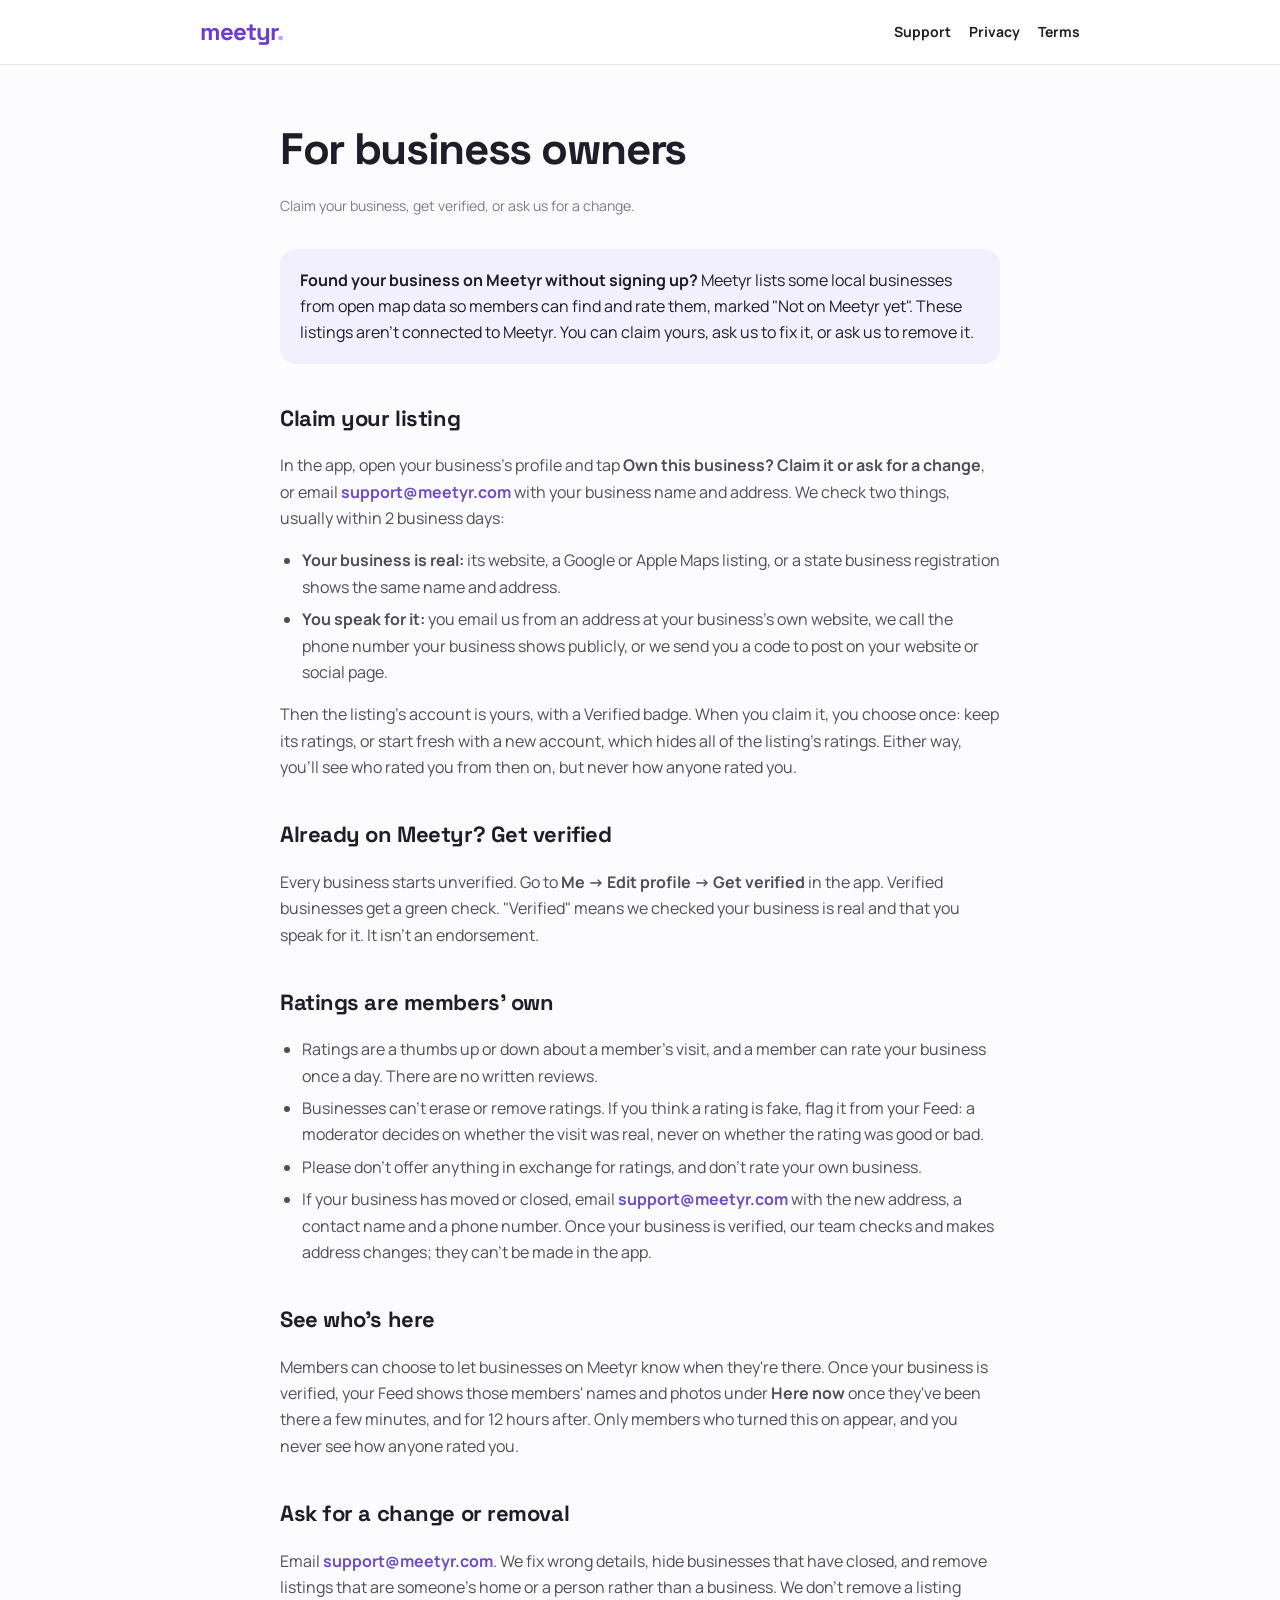
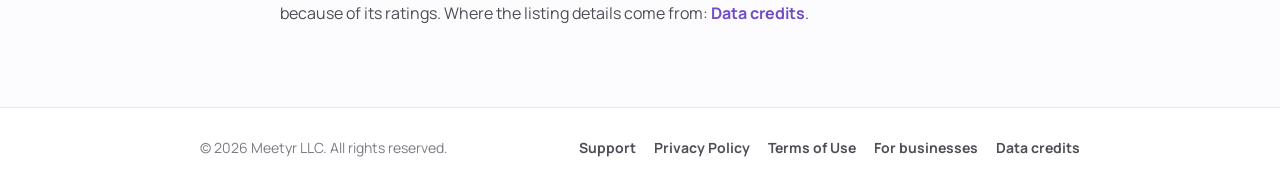
==== business/index.html @ 712438a2 ""Here now" and visit watching only for verified businesses Closes a safety gap: any business account" ====
<!doctype html>
<html lang="en">
  <head>
    <meta charset="utf-8" />
    <meta name="viewport" content="width=device-width, initial-scale=1" />
    <title>For business owners — Meetyr</title>
    <meta name="description" content="Claim your business on Meetyr, get verified, or ask for a change or removal." />
    <link rel="preconnect" href="https://fonts.googleapis.com" />
    <link rel="preconnect" href="https://fonts.gstatic.com" crossorigin />
    <link
      href="https://fonts.googleapis.com/css2?family=Manrope:wght@400;600;700;800&family=Space+Grotesk:wght@700&display=swap"
      rel="stylesheet"
    />
    <link rel="stylesheet" href="/styles.css" />
  </head>
  <body>
    <header class="site-header">
      <div class="wrap">
        <a class="wordmark" href="/" aria-label="Meetyr home">meetyr<span class="dot">.</span></a>
        <nav class="site-nav" aria-label="Main">
          <a href="/support/">Support</a>
          <a href="/privacy/">Privacy</a>
          <a href="/terms/">Terms</a>
        </nav>
      </div>
    </header>

    <main class="wrap doc">
      <h1>For business owners</h1>
      <p class="updated">Claim your business, get verified, or ask us for a change.</p>

      <div class="callout">
        <p>
          <strong>Found your business on Meetyr without signing up?</strong> Meetyr lists some local businesses from
          open map data so members can find and rate them, marked "Not on Meetyr yet". These listings aren't connected
          to Meetyr. You can claim yours, ask us to fix it, or ask us to remove it.
        </p>
      </div>

      <h2>Claim your listing</h2>
      <p>
        In the app, open your business's profile and tap <strong>Own this business? Claim it or ask for a change</strong>,
        or email <a href="mailto:support@meetyr.com">support@meetyr.com</a> with your business name and address. We
        check two things, usually within 2 business days:
      </p>
      <ul>
        <li>
          <strong>Your business is real:</strong> its website, a Google or Apple Maps listing, or a state business
          registration shows the same name and address.
        </li>
        <li>
          <strong>You speak for it:</strong> you email us from an address at your business's own website, we call the
          phone number your business shows publicly, or we send you a code to post on your website or social page.
        </li>
      </ul>
      <p>
        Then the listing's account is yours, with a Verified badge. When you claim it, you choose once: keep its
        ratings, or start fresh with a new account, which hides all of the listing's ratings. Either way, you'll see
        who rated you from then on, but never how anyone rated you.
      </p>

      <h2>Already on Meetyr? Get verified</h2>
      <p>
        Every business starts unverified. Go to <strong>Me → Edit profile → Get verified</strong> in the app. Verified
        businesses get a green check.
        "Verified" means we checked your business is real and that you speak for it. It isn't an endorsement.
      </p>

      <h2>Ratings are members' own</h2>
      <ul>
        <li>
          Ratings are a thumbs up or down about a member's visit, and a member can rate your business once a day.
          There are no written reviews.
        </li>
        <li>
          Businesses can't erase or remove ratings. If you think a rating is fake, flag it from your Feed: a moderator
          decides on whether the visit was real, never on whether the rating was good or bad.
        </li>
        <li>Please don't offer anything in exchange for ratings, and don't rate your own business.</li>
        <li>
          If your business has moved or closed, email <a href="mailto:support@meetyr.com">support@meetyr.com</a>
          with the new address, a contact name and a phone number. Once your business is verified, our team checks
          and makes address changes; they can't be made in the app.
        </li>
      </ul>

      <h2>See who's here</h2>
      <p>
        Members can choose to let businesses on Meetyr know when they're there. Once your business is verified, your
        Feed shows those members' names and photos under <strong>Here now</strong> once they've been there a few
        minutes, and for 12 hours after. Only members who turned this on appear, and you never see how anyone rated
        you.
      </p>

      <h2>Ask for a change or removal</h2>
      <p>
        Email <a href="mailto:support@meetyr.com">support@meetyr.com</a>. We fix wrong details, hide businesses that
        have closed, and remove listings that are someone's home or a person rather than a business. We don't remove
        a listing because of its ratings. Where the listing details come from: <a href="/credits/">Data credits</a>.
      </p>
    </main>

    <footer class="site-footer">
      <div class="wrap">
        <span>© 2026 Meetyr LLC. All rights reserved.</span>
        <nav aria-label="Footer">
          <a href="/support/">Support</a>
          <a href="/privacy/">Privacy Policy</a>
          <a href="/terms/">Terms of Use</a>
          <a href="/business/">For businesses</a>
          <a href="/credits/">Data credits</a>
        </nav>
      </div>
    </footer>
  </body>
</html>
---- styles.css ----
/* meetyr.com — shared styles. Colors and fonts match the app (meetyr-app/constants/theme.ts). */
:root {
  --purple: #6d3bcd;
  --purple-dark: #6231ba;
  --link: #704cc5;
  --tint: #f2f0ff;
  --ink: #1f1e28;
  --body: #4f4e58;
  --muted: #7c7b85;
  --border: #e8e7ec;
  --page: #fcfcfe;
  --white: #ffffff;
  --green: #008a3e;
  --coral: #e23439;
  --display: "Space Grotesk", system-ui, sans-serif;
  --text: "Manrope", system-ui, sans-serif;
}

* {
  box-sizing: border-box;
}

html {
  -webkit-text-size-adjust: 100%;
}

body {
  margin: 0;
  background: var(--page);
  color: var(--body);
  font-family: var(--text);
  font-size: 16px;
  line-height: 1.65;
}

a {
  color: var(--link);
  font-weight: 700;
  text-decoration: none;
}

a:hover {
  text-decoration: underline;
}

.wrap {
  max-width: 920px;
  margin: 0 auto;
  padding: 0 20px;
}

/* Header */
.site-header {
  border-bottom: 1px solid var(--border);
  background: var(--white);
}

.site-header .wrap {
  display: flex;
  align-items: center;
  justify-content: space-between;
  min-height: 64px;
  gap: 16px;
  flex-wrap: wrap;
}

.wordmark {
  font-family: var(--display);
  font-weight: 700;
  font-size: 24px;
  letter-spacing: -0.04em;
  color: var(--purple);
}

.wordmark:hover {
  text-decoration: none;
}

.wordmark .dot {
  color: #b9a5f2;
}

.site-nav {
  display: flex;
  gap: 18px;
  flex-wrap: wrap;
}

.site-nav a {
  font-size: 14px;
  color: var(--ink);
}

.site-nav a[aria-current="page"] {
  color: var(--purple);
}

/* Home */
.hero {
  background: var(--purple);
  color: var(--white);
  padding: 72px 0 80px;
}

.hero .eyebrow {
  margin: 0 0 14px;
  font-size: 13px;
  font-weight: 700;
  letter-spacing: 0.18em;
  text-transform: uppercase;
  color: #d9cefa;
}

.hero h1 {
  max-width: 640px;
  margin: 0;
  font-family: var(--display);
  font-size: clamp(36px, 7vw, 56px);
  line-height: 1.05;
  letter-spacing: -0.03em;
}

.hero p {
  max-width: 560px;
  margin: 20px 0 0;
  font-size: 18px;
  color: #ece6ff;
}

.badge {
  display: inline-block;
  margin-top: 28px;
  padding: 10px 18px;
  border-radius: 999px;
  background: var(--white);
  color: var(--purple);
  font-weight: 800;
  font-size: 14px;
}

section {
  padding: 56px 0;
}

section + section {
  border-top: 1px solid var(--border);
}

h2 {
  margin: 0 0 8px;
  font-family: var(--display);
  font-size: 28px;
  letter-spacing: -0.02em;
  color: var(--ink);
}

.lead {
  max-width: 640px;
  margin: 0 0 28px;
}

.cards {
  display: grid;
  grid-template-columns: repeat(auto-fit, minmax(240px, 1fr));
  gap: 16px;
}

.card {
  padding: 22px;
  border: 1px solid var(--border);
  border-radius: 18px;
  background: var(--white);
}

.card h3 {
  margin: 0 0 6px;
  font-family: var(--display);
  font-size: 18px;
  color: var(--ink);
}

.card p {
  margin: 0;
  font-size: 15px;
}

.card .icon {
  display: inline-flex;
  align-items: center;
  justify-content: center;
  width: 40px;
  height: 40px;
  margin-bottom: 12px;
  border-radius: 12px;
  background: var(--tint);
  color: var(--purple);
  font-size: 20px;
}

.facts {
  display: grid;
  grid-template-columns: max-content 1fr;
  gap: 8px 24px;
  margin: 0;
}

.facts dt {
  font-weight: 700;
  color: var(--ink);
}

.facts dd {
  margin: 0;
}

/* Legal and support pages */
.doc {
  max-width: 760px;
  padding: 48px 20px 64px;
}

.doc h1 {
  margin: 0;
  font-family: var(--display);
  font-size: clamp(32px, 6vw, 44px);
  letter-spacing: -0.03em;
  color: var(--ink);
}

.doc .updated {
  margin: 8px 0 32px;
  font-size: 14px;
  color: var(--muted);
}

.doc h2 {
  margin-top: 36px;
  font-size: 22px;
}

.doc h3 {
  margin: 22px 0 4px;
  font-size: 16px;
  color: var(--ink);
}

.doc ul {
  padding-left: 22px;
}

.doc li + li {
  margin-top: 6px;
}

.callout {
  margin: 24px 0;
  padding: 18px 20px;
  border-radius: 16px;
  background: var(--tint);
  color: var(--ink);
}

.callout p {
  margin: 0;
}

/* Footer */
.site-footer {
  border-top: 1px solid var(--border);
  background: var(--white);
  font-size: 14px;
  color: var(--muted);
}

.site-footer .wrap {
  display: flex;
  justify-content: space-between;
  gap: 16px;
  flex-wrap: wrap;
  padding-top: 28px;
  padding-bottom: 28px;
}

.site-footer nav {
  display: flex;
  gap: 18px;
  flex-wrap: wrap;
}

.site-footer a {
  color: var(--body);
}

@media (max-width: 520px) {
  .hero {
    padding: 52px 0 60px;
  }

  section {
    padding: 44px 0;
  }

  .facts {
    grid-template-columns: 1fr;
    gap: 2px;
  }

  .facts dd {
    margin-bottom: 10px;
  }
}
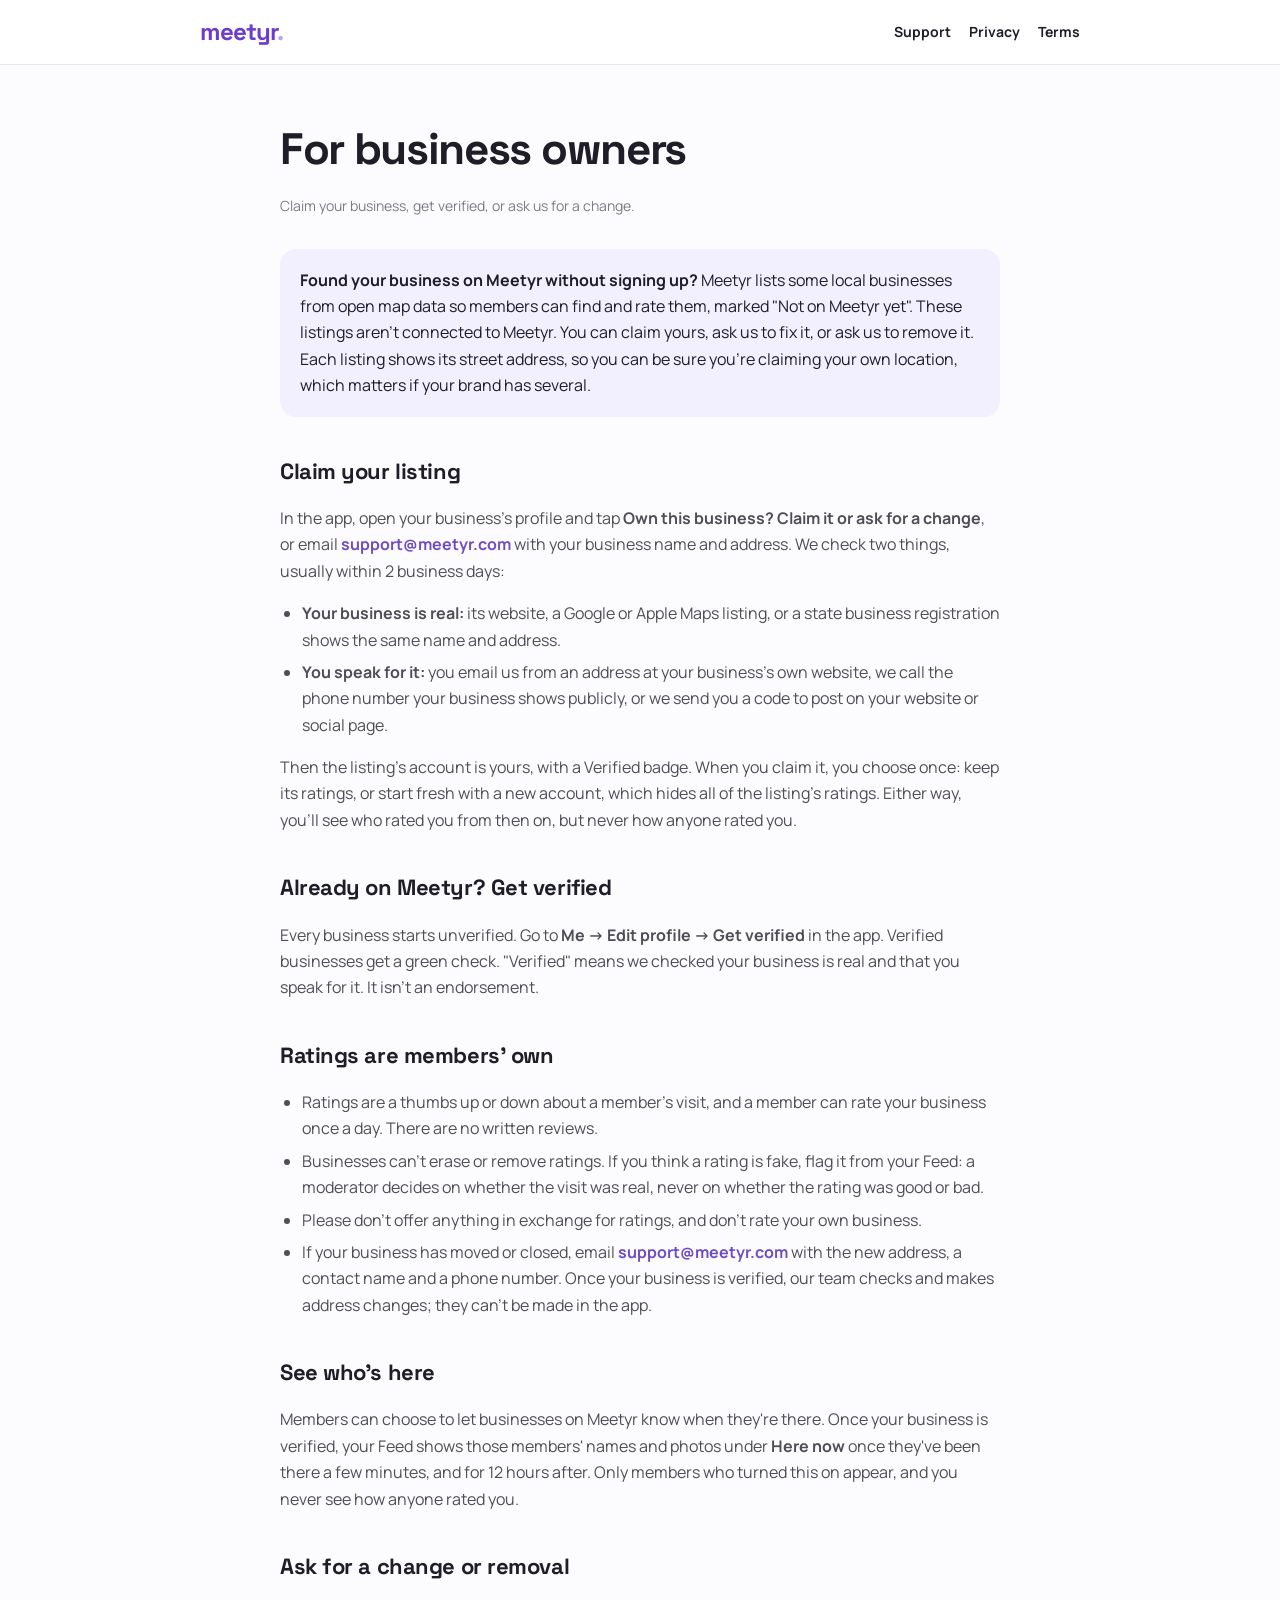
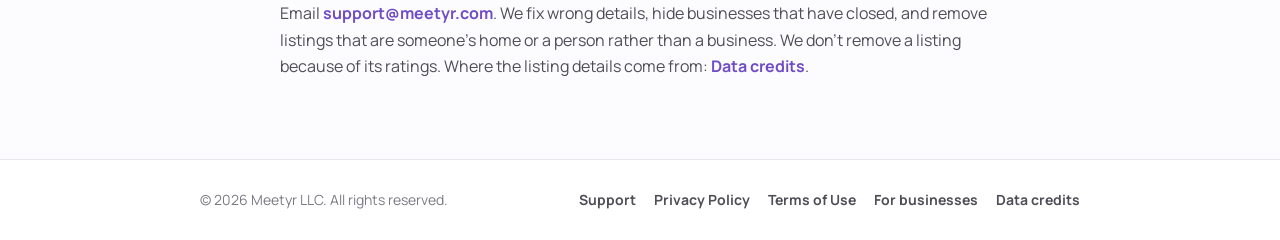
==== commit f89ca219: "Listing addresses on profiles (for claiming), and rate a person from their profile Two problems test" ====
--- a/business/index.html
+++ b/business/index.html
@@ -33,7 +33,8 @@
         <p>
           <strong>Found your business on Meetyr without signing up?</strong> Meetyr lists some local businesses from
           open map data so members can find and rate them, marked "Not on Meetyr yet". These listings aren't connected
-          to Meetyr. You can claim yours, ask us to fix it, or ask us to remove it.
+          to Meetyr. You can claim yours, ask us to fix it, or ask us to remove it. Each listing shows its street
+          address, so you can be sure you're claiming your own location, which matters if your brand has several.
         </p>
       </div>
 
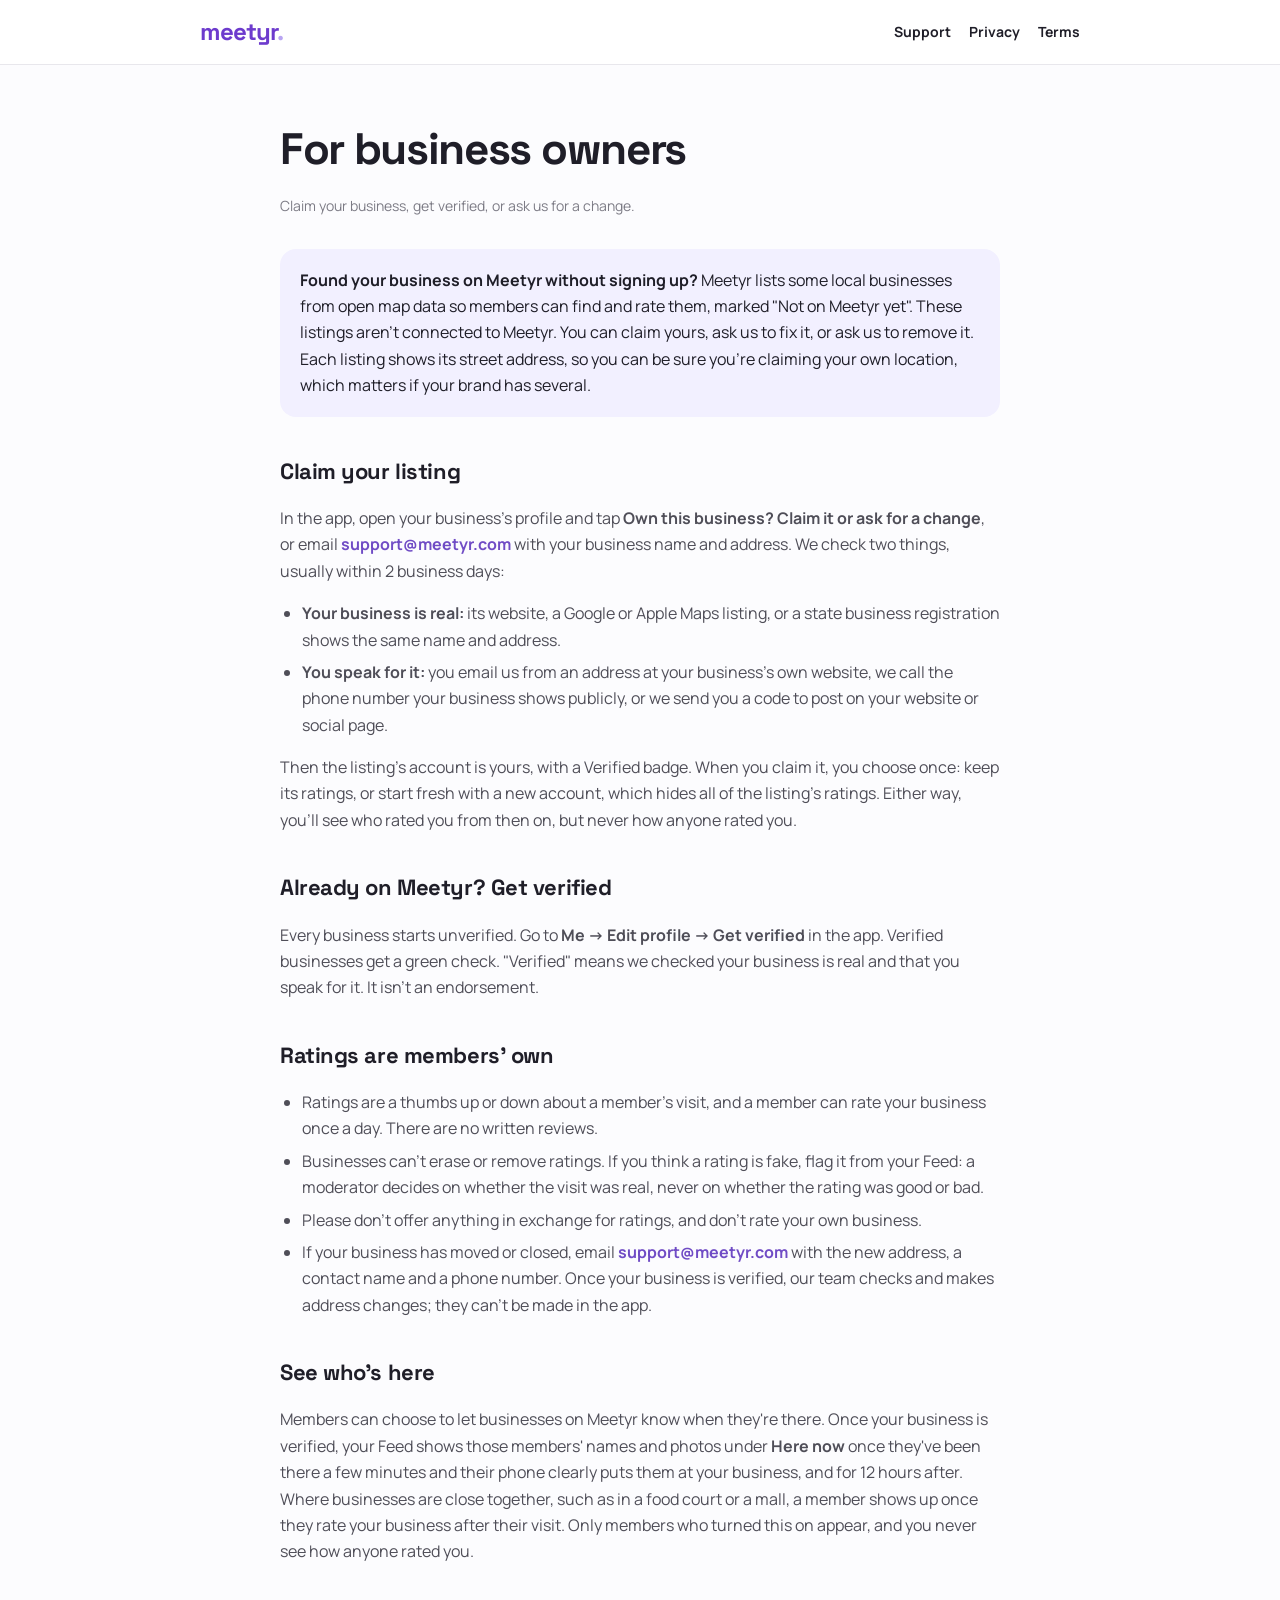
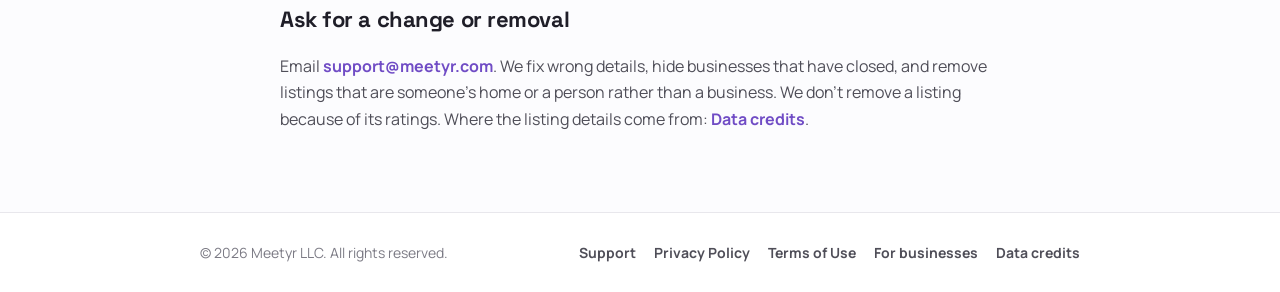
==== commit 90aee9c2: ""Here now" only at the business a member is clearly at, or the one they rate With "Let businesses kn" ====
--- a/business/index.html
+++ b/business/index.html
@@ -89,8 +89,9 @@
       <p>
         Members can choose to let businesses on Meetyr know when they're there. Once your business is verified, your
         Feed shows those members' names and photos under <strong>Here now</strong> once they've been there a few
-        minutes, and for 12 hours after. Only members who turned this on appear, and you never see how anyone rated
-        you.
+        minutes and their phone clearly puts them at your business, and for 12 hours after. Where businesses are close
+        together, such as in a food court or a mall, a member shows up once they rate your business after their visit.
+        Only members who turned this on appear, and you never see how anyone rated you.
       </p>
 
       <h2>Ask for a change or removal</h2>
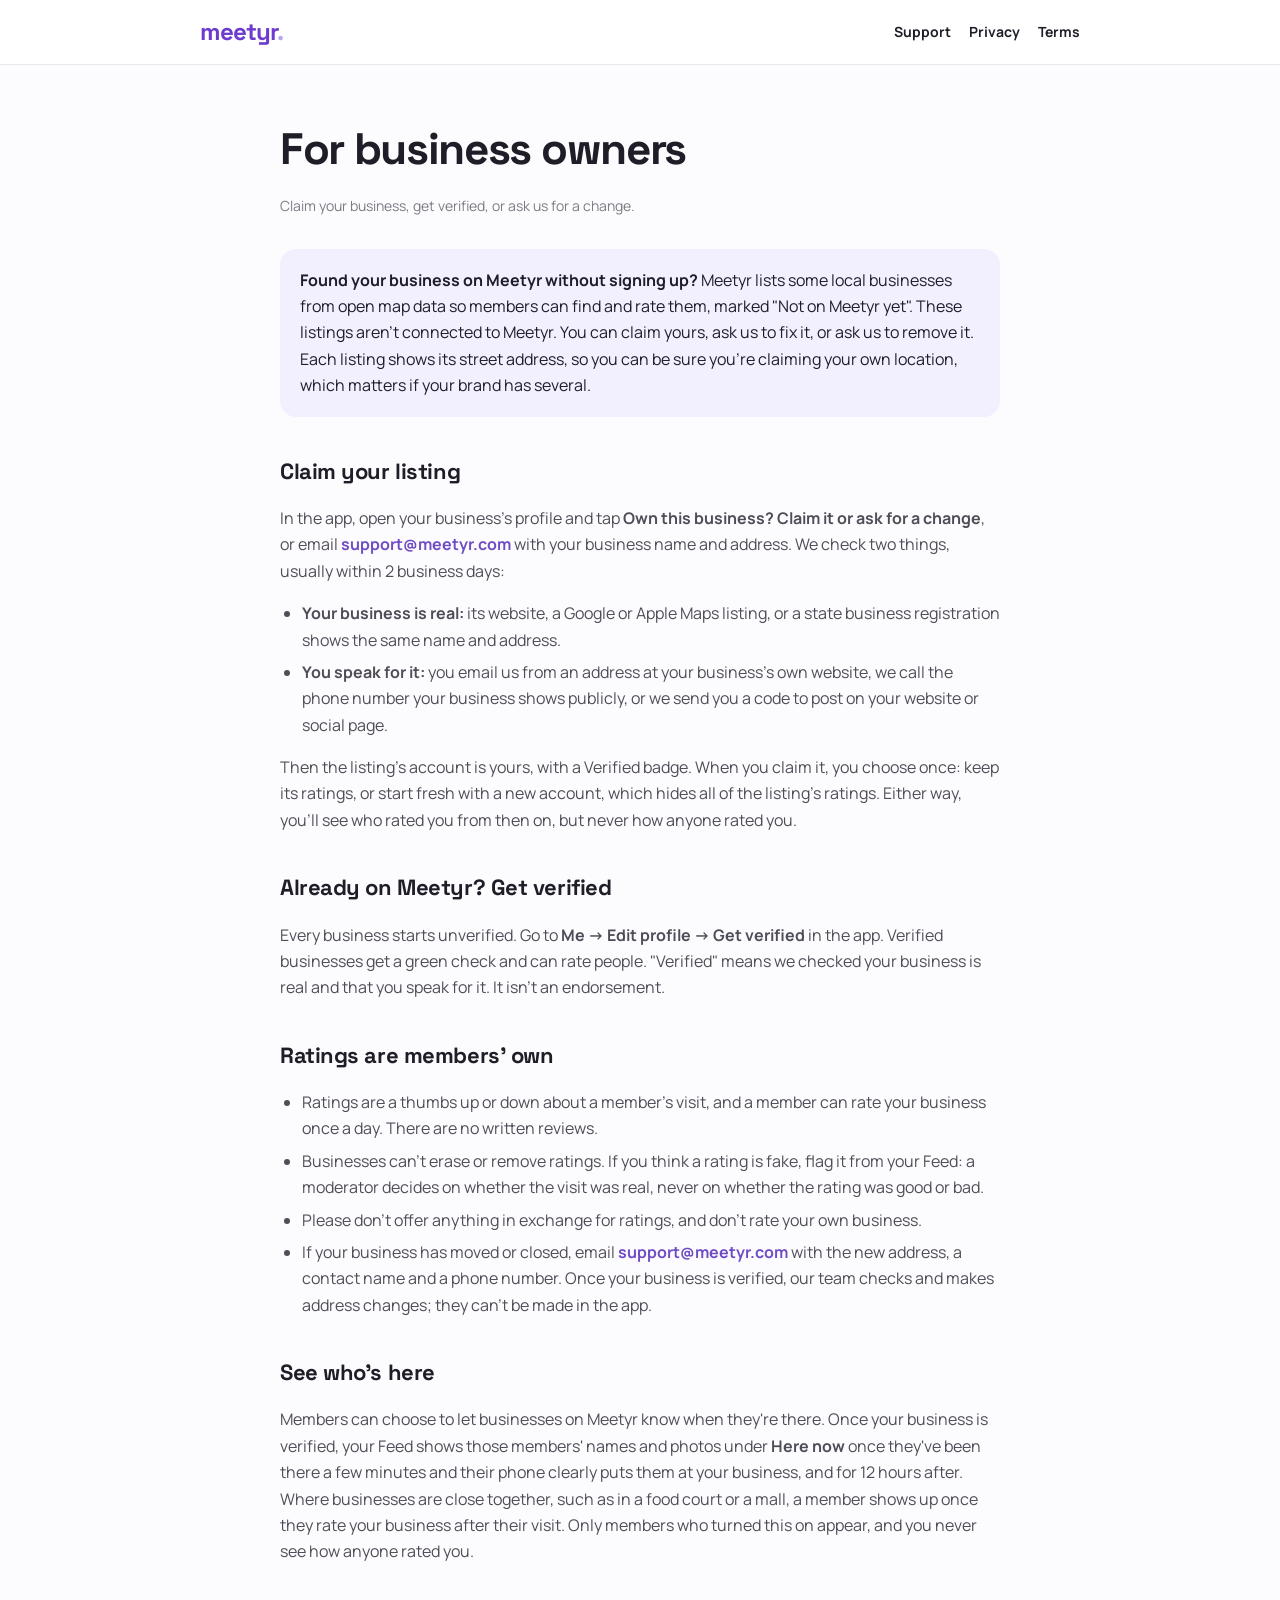
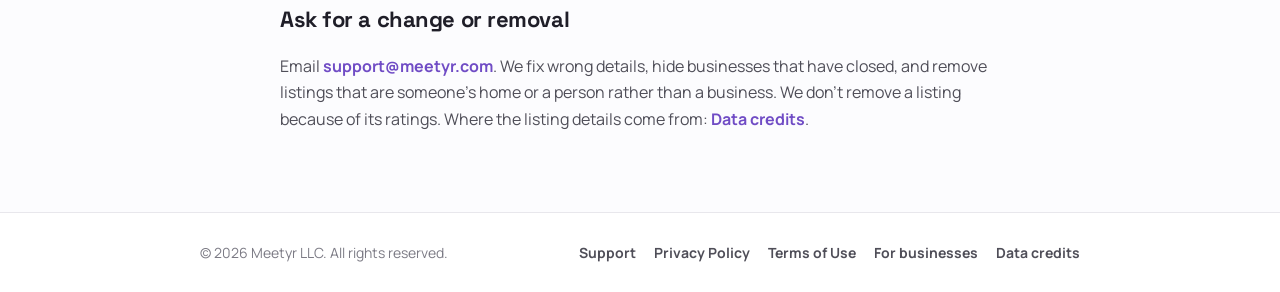
==== commit 6265b296: "Open security-review decisions: verified businesses rate, locks, handles, counts The founder's decis" ====
--- a/business/index.html
+++ b/business/index.html
@@ -12,6 +12,8 @@
       rel="stylesheet"
     />
     <link rel="stylesheet" href="/styles.css" />
+    <!-- Cloudflare Web Analytics: counts visits without cookies (see the Privacy Policy). -->
+    <script type="module" src="https://static.cloudflareinsights.com/beacon.min.js" data-cf-beacon='{"token": "6abf681c02fc494186cce8af8a3314d2"}'></script>
   </head>
   <body>
     <header class="site-header">
@@ -63,7 +65,7 @@
       <h2>Already on Meetyr? Get verified</h2>
       <p>
         Every business starts unverified. Go to <strong>Me → Edit profile → Get verified</strong> in the app. Verified
-        businesses get a green check.
+        businesses get a green check and can rate people.
         "Verified" means we checked your business is real and that you speak for it. It isn't an endorsement.
       </p>
 
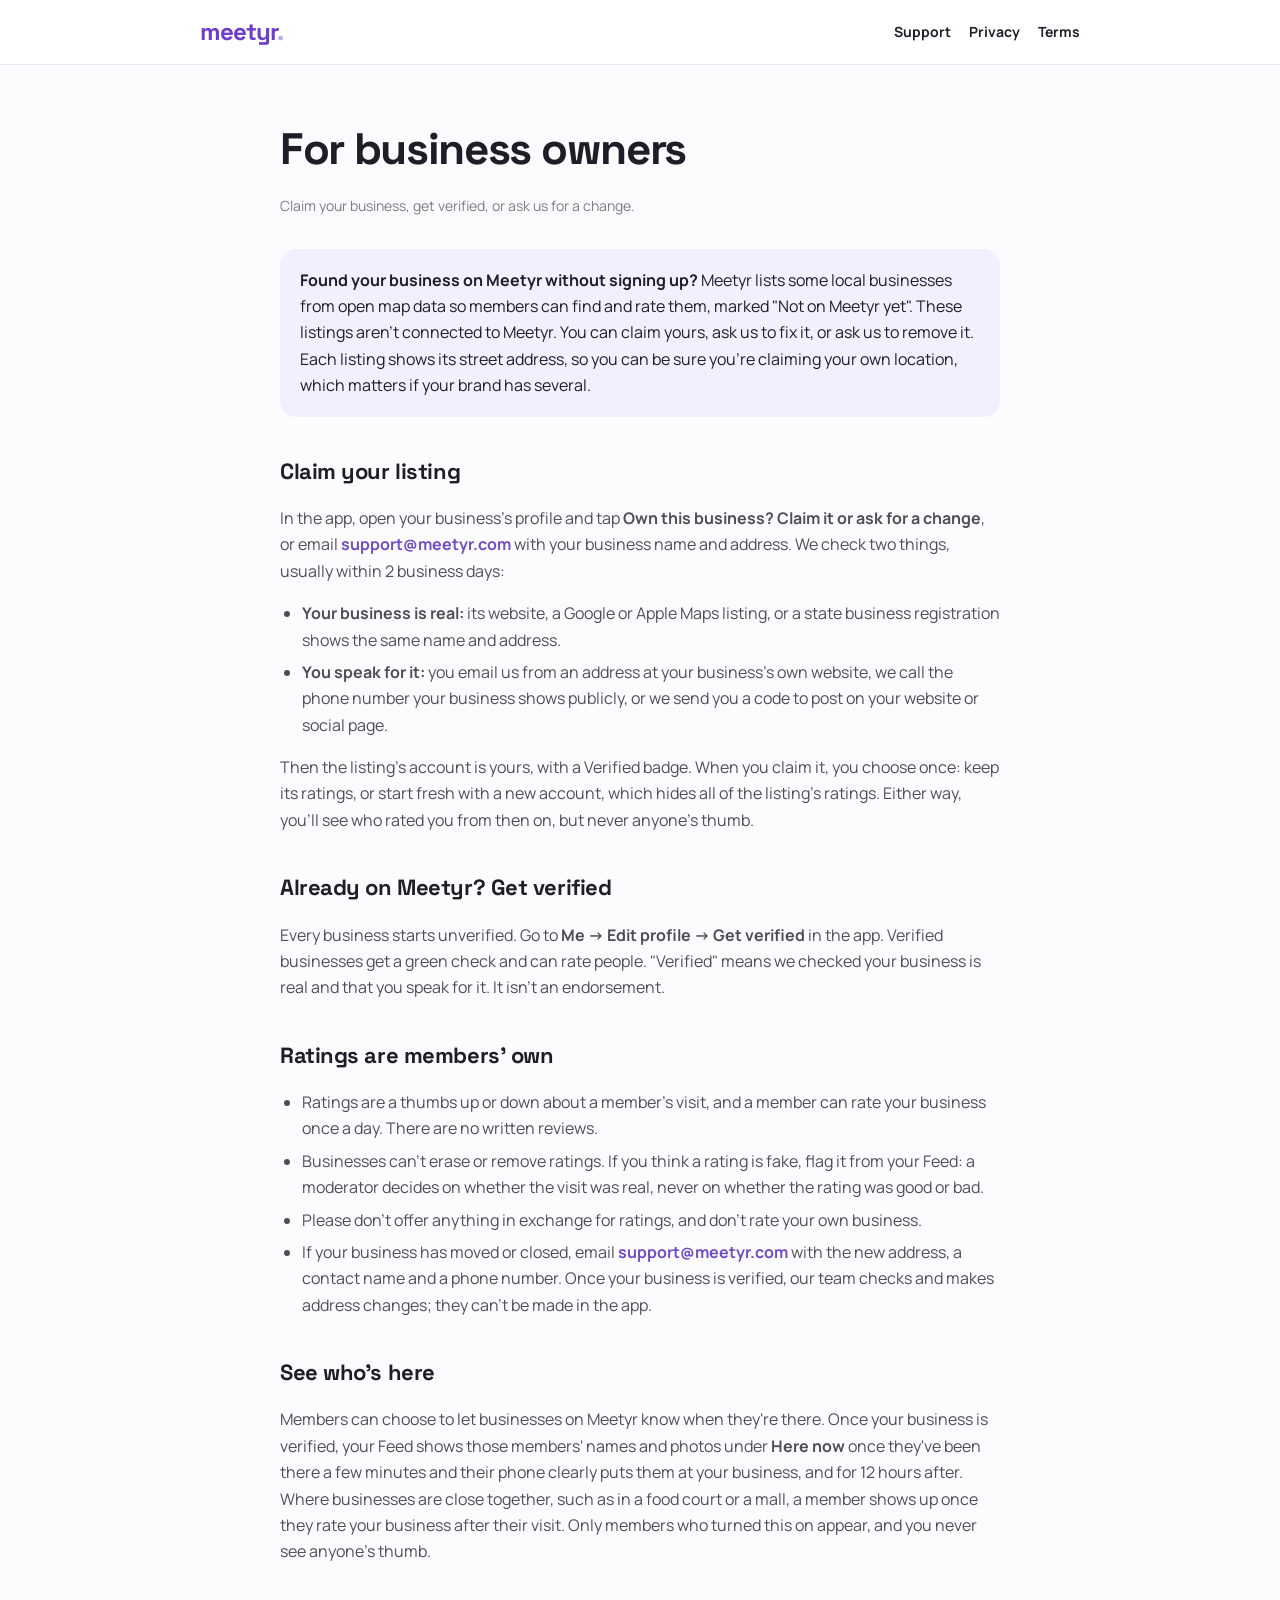
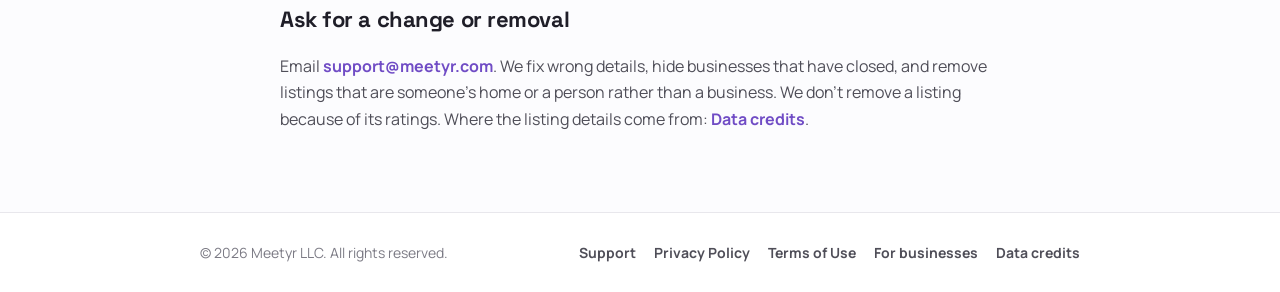
==== commit 99a23beb: "Instant scores (FB-30): scores move within minutes, names show 3 at a time, the week eraser, never a" ====
--- a/business/index.html
+++ b/business/index.html
@@ -59,7 +59,7 @@
       <p>
         Then the listing's account is yours, with a Verified badge. When you claim it, you choose once: keep its
         ratings, or start fresh with a new account, which hides all of the listing's ratings. Either way, you'll see
-        who rated you from then on, but never how anyone rated you.
+        who rated you from then on, but never anyone's thumb.
       </p>
 
       <h2>Already on Meetyr? Get verified</h2>
@@ -93,7 +93,7 @@
         Feed shows those members' names and photos under <strong>Here now</strong> once they've been there a few
         minutes and their phone clearly puts them at your business, and for 12 hours after. Where businesses are close
         together, such as in a food court or a mall, a member shows up once they rate your business after their visit.
-        Only members who turned this on appear, and you never see how anyone rated you.
+        Only members who turned this on appear, and you never see anyone's thumb.
       </p>
 
       <h2>Ask for a change or removal</h2>
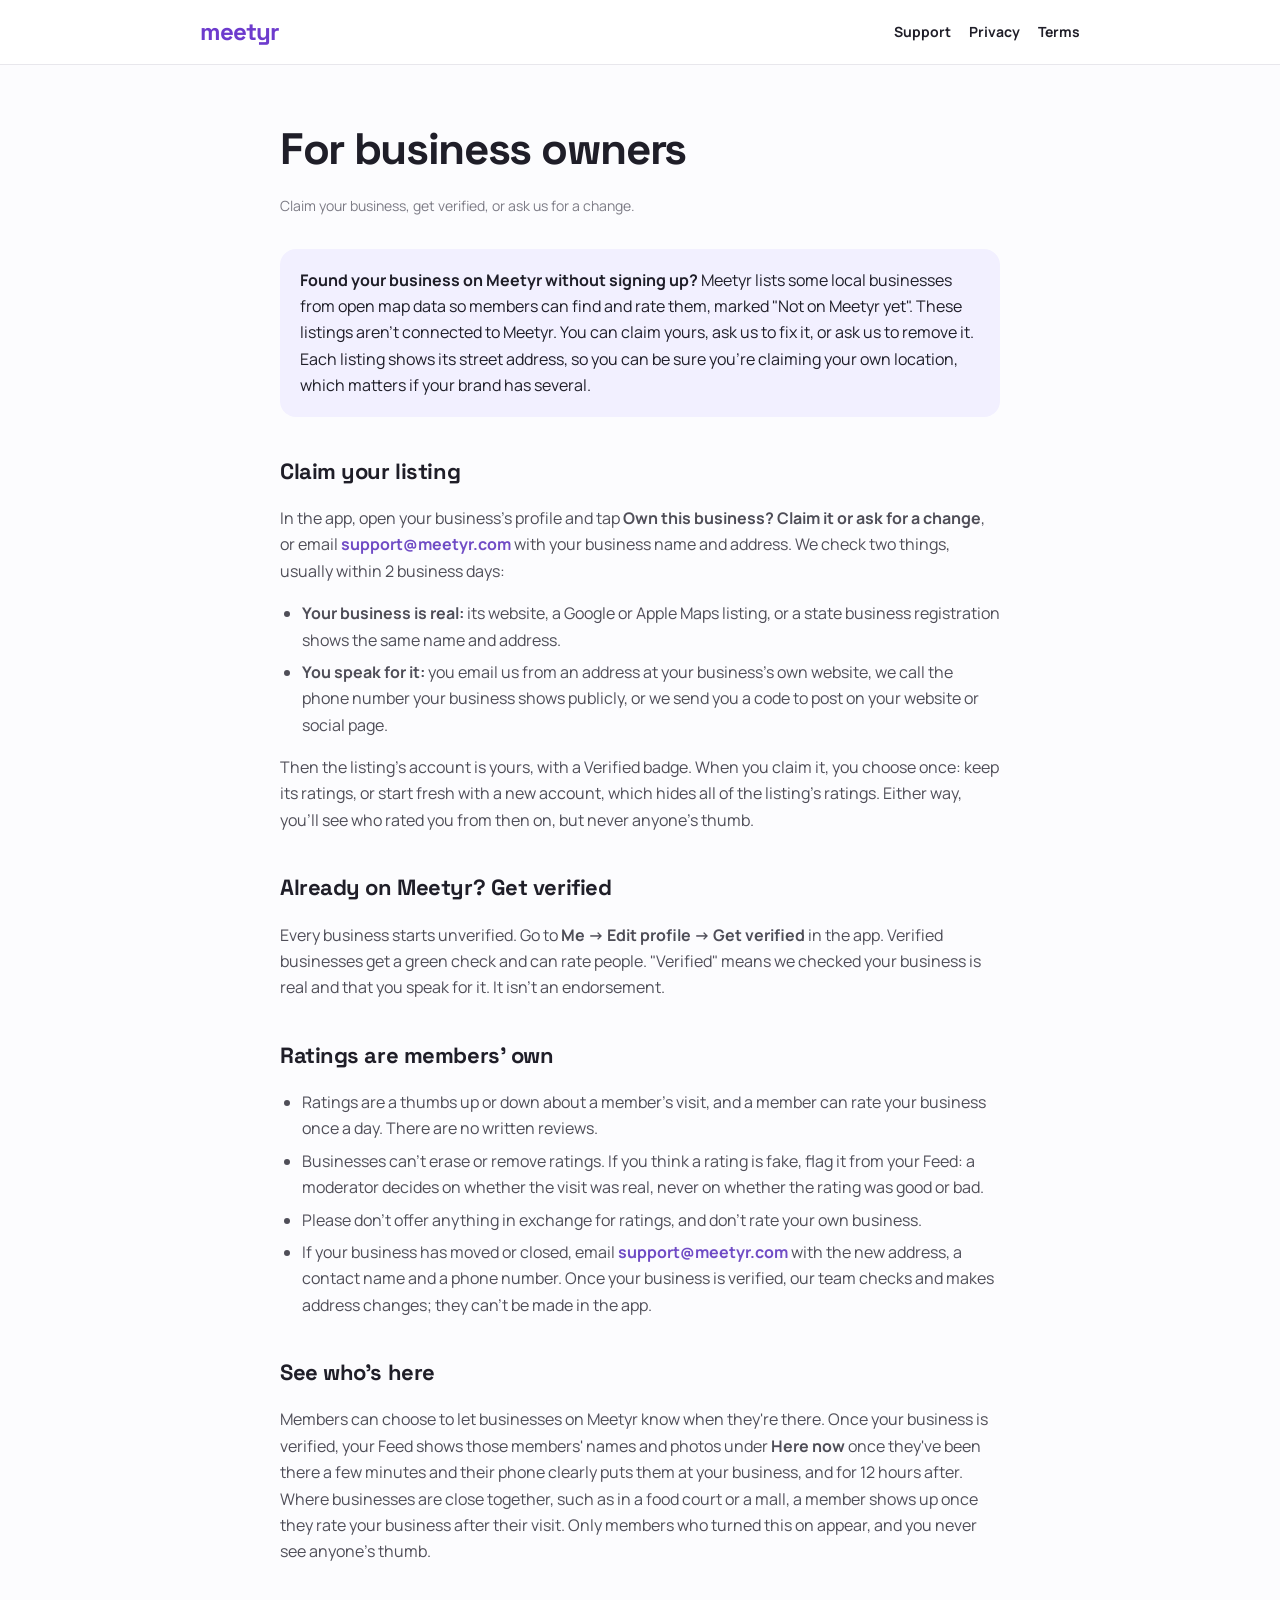
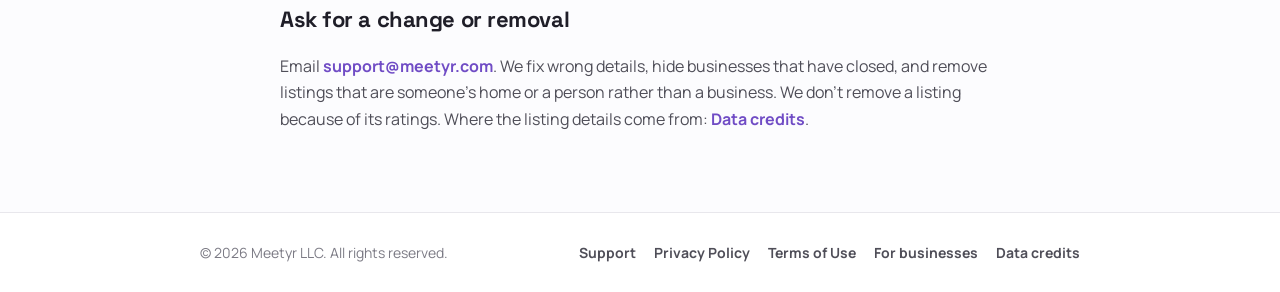
==== commit e810cabc: "Logo without a period on every page; Privacy: "Show me near where I am" Co-Authored-By: Claude Opus " ====
--- a/business/index.html
+++ b/business/index.html
@@ -18,7 +18,7 @@
   <body>
     <header class="site-header">
       <div class="wrap">
-        <a class="wordmark" href="/" aria-label="Meetyr home">meetyr<span class="dot">.</span></a>
+        <a class="wordmark" href="/" aria-label="Meetyr home">meetyr</a>
         <nav class="site-nav" aria-label="Main">
           <a href="/support/">Support</a>
           <a href="/privacy/">Privacy</a>
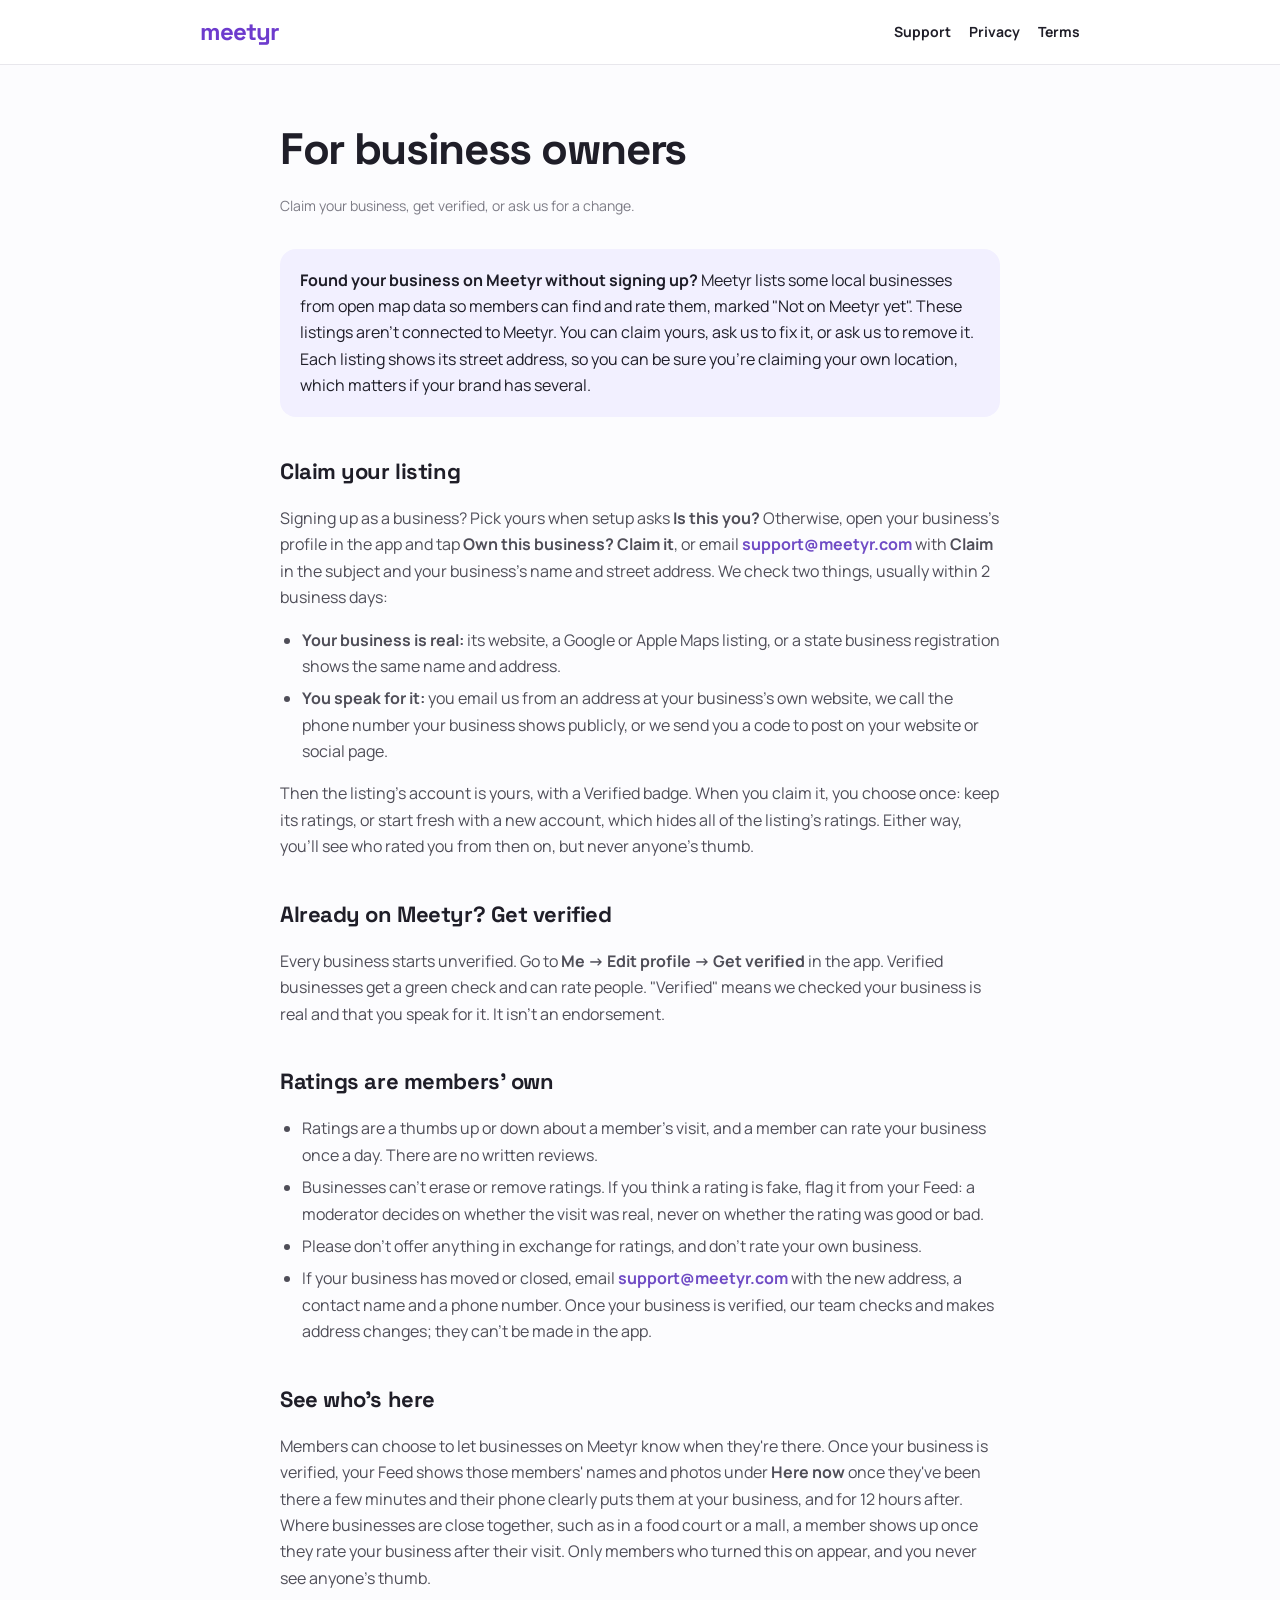
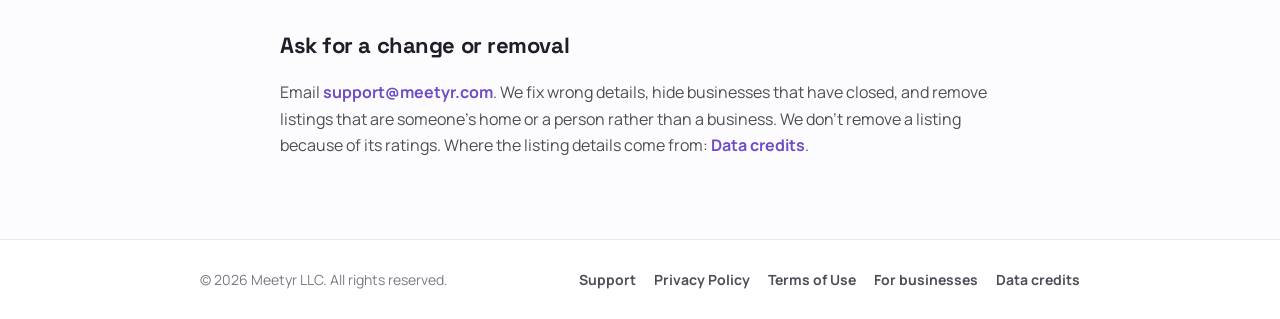
==== commit f5d50212: "Claiming: Is this you? at sign-up, Own this business? Claim it, or email support with Claim in the s" ====
--- a/business/index.html
+++ b/business/index.html
@@ -42,9 +42,10 @@
 
       <h2>Claim your listing</h2>
       <p>
-        In the app, open your business's profile and tap <strong>Own this business? Claim it or ask for a change</strong>,
-        or email <a href="mailto:support@meetyr.com">support@meetyr.com</a> with your business name and address. We
-        check two things, usually within 2 business days:
+        Signing up as a business? Pick yours when setup asks <strong>Is this you?</strong> Otherwise, open your
+        business's profile in the app and tap <strong>Own this business? Claim it</strong>, or email
+        <a href="mailto:support@meetyr.com?subject=Claim">support@meetyr.com</a> with <strong>Claim</strong> in the subject
+        and your business's name and street address. We check two things, usually within 2 business days:
       </p>
       <ul>
         <li>
